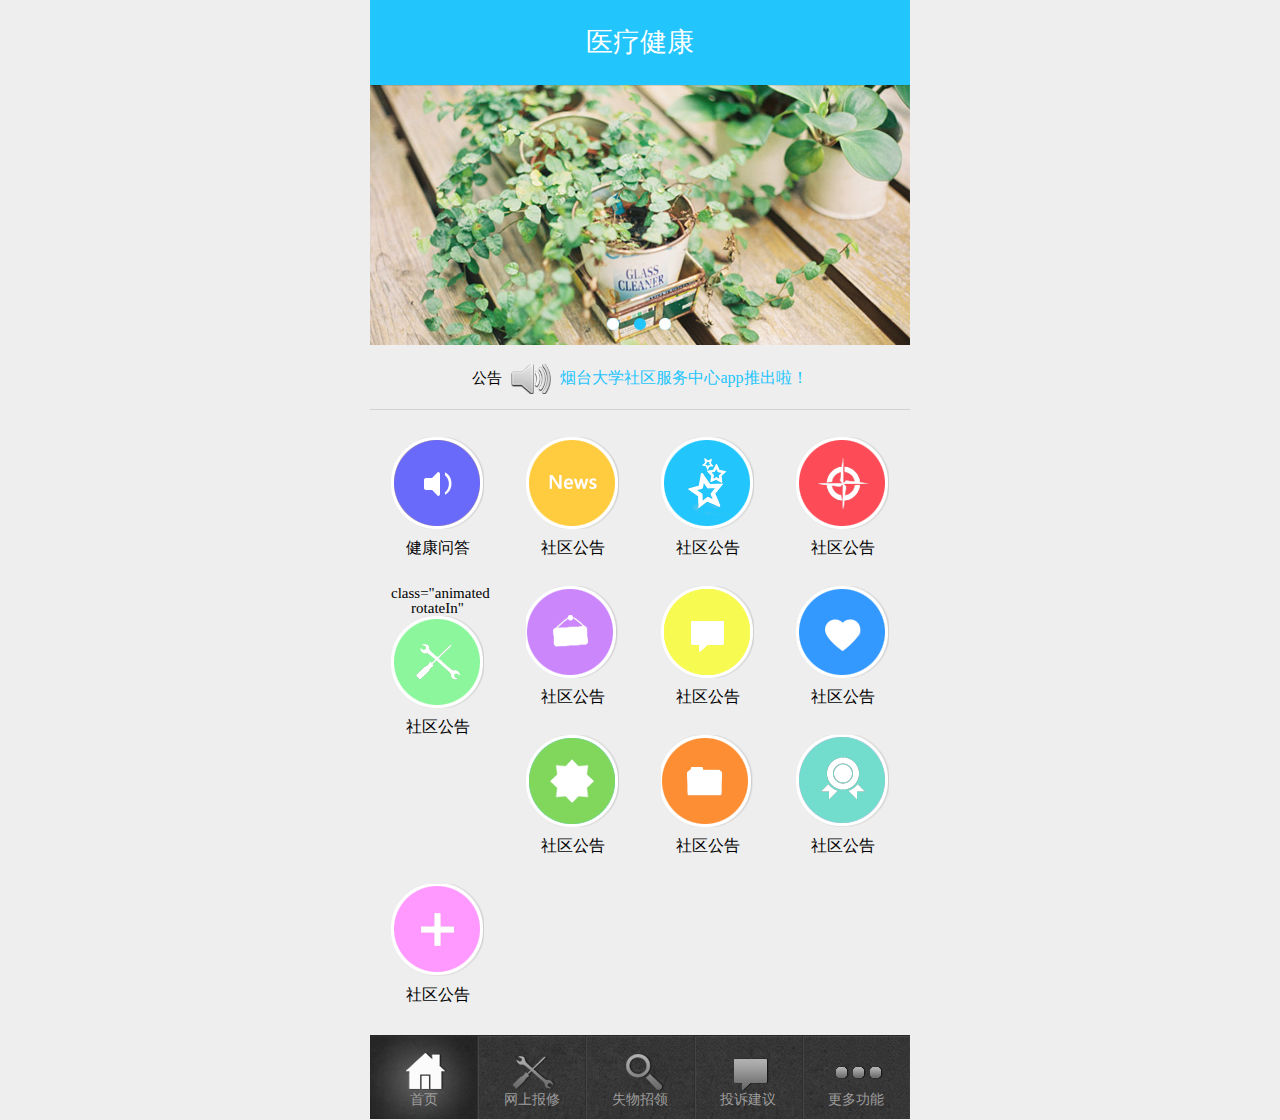
==== index.html @ 0b2b0a45 "移动端案例" ====
<!DOCTYPE html>
<html lang="en">

<head>
    <meta charset="UTF-8">
    <meta name="viewport" content="width=device-width, initial-scale=1.0,user-scalable=no">
    <meta http-equiv="X-UA-Compatible" content="ie=edge">
    <title>医疗健康</title>
    <link rel="stylesheet" href="./css/animate.css">
    <link rel="stylesheet" href="./css/reset.css">
    <link rel="stylesheet" href="./css/index.css">
</head>

<body>
    <div class="container">
        <div class="head animated bounceInDown">医疗健康</div>
        <div class="banner animated bounceInLeft">
            <img src="./images/banner.jpg" alt="" />
        </div>
        <div class="info animated bounceInRight">
            <span>公告</span>
            <img src="images/info.png" alt="">
            <a href="#">烟台大学社区服务中心app推出啦！</a>
        </div>
        <div class="content">
            <ul class="service-list">
                <li class="animated rotateIn">
                    <a href="wenda.html">
                    <img src="images/01.png" alt="">
                    <span>健康问答</span>
                    </a>
                </li>
                <li class="animated rotateIn">
                    <img src="images/02.png" alt="">
                    <span>社区公告</span>
                </li>
                <li class="animated rotateIn">
                    <img src="images/03.png" alt="">
                    <span>社区公告</span>
                </li>
                <li class="animated rotateIn">
                    <img src="images/04.png" alt="">
                    <span>社区公告</span>
                </li>
                <li class="animated rotateIn"> class="animated rotateIn"
                    <img src="images/05.png" alt="">
                    <span>社区公告</span>
                </li>
                <li class="animated rotateIn">
                    <img src="images/06.png" alt="">
                    <span>社区公告</span>
                </li>
                <li class="animated rotateIn">
                    <img src="images/07.png" alt="">
                    <span>社区公告</span>
                </li>
                <li class="animated rotateIn">
                    <img src="images/08.png" alt="">
                    <span>社区公告</span>
                </li>
                <li class="animated rotateIn">
                    <img src="images/09.png" alt="">
                    <span>社区公告</span>
                </li>
                <li class="animated rotateIn">
                    <img src="images/10.png" alt="">
                    <span>社区公告</span>
                </li>
                <li class="animated rotateIn">
                    <img src="images/11.png" alt="">
                    <span>社区公告</span>
                </li>
                <li class="animated rotateIn">
                    <img src="images/12.png" alt="">
                    <span>社区公告</span>
                </li>
            </ul>
        </div>
        <div class="footer">
            <ul>
                <li>
                    <span>首页</span>
                </li>
                <li class="second">
                    <span>网上报修</span>
                </li>
                <li class="third">
                    <span>失物招领</span>
                </li>
                <li class="forth">
                    <span>投诉建议</span>
                </li>
                <li class="fifth">
                    <span>更多功能</span>
                </li>
            </ul>
        </div>
    </div>
    <script src="./js/flexble.js"></script>
</body>

</html>
---- css/index.css ----
body {
     font-family: "Microsoft YaHei";
     background-color: #eee;
 }
 
 .container {
     width: 5.4rem;
     margin: 0 auto;
 }
 
 div.head {
     width: 100%;
     height: 0.85rem;
     line-height: 0.85rem;
     text-align: center;
     font-size: 0.27rem;
     color: #fff;
     background-color: #22c5fc;
 }
 
 .banner {
     width: 100%;
     height: 2.6rem;
 }
 
 .banner>img {
     display: block;
     width: 100%;
 }
 
 .info {
     width: 100%;
     height: 0.65rem;
     line-height: 0.65rem;
     text-align: center;
     font-size: 0.16rem;
     border-bottom: 0.01rem solid #d1d1d1;
 }
 
 .info>span {
     display: inline-block;
     font-family: "Microsoft YaHei";
     font-size: 0.15rem;
 }
 
 .info>img {
     display: inline-block;
     width: 0.4rem;
     height: .3rem;
     margin: 0 0.05rem;
     vertical-align: middle;
 }
 
 .info>a {
     display: inline-block;
     font-size: 0.16rem;
     color: #22c5fc;
 }
 
 .content {
     width: 5.4rem;
     height:100%;
     padding-top: 0.27rem;
     font-size: 0.15rem;
 }
 
 .service-list {
     width: 100%;
     overflow: hidden;
 }
 
 .service-list>li {
     float: left;
     width: 0.93rem;
     margin: 0 0.21rem 0.3rem 0.21rem;
     text-align: center;
 }
 
 .service-list>li span {
     display: inline-block;
     margin-top: 0.08rem;
     font-size: 0.16rem;
     color: black;
 }
 
 .footer {
     width: 100%;
     height: 0.87rem;
     font-size: 0rem;
     bottom: 0;
 }
 
 .footer>ul>li {
     float: left;
     width: 1.08rem;
     height: 0.87rem;
     font-size: 0rem;
     background: url(../images/footer_btn_02.png) no-repeat left center;
     background-size: contain;
     transition: border 0.5s ease;
     text-align: center;
 }
 
 .footer>ul>li:hover {
     border-bottom: 3px solid #22c5fc;
     cursor: pointer;
 }
 
 .footer>ul>li>span {
     display: inline-block;
     font-size: 0.14rem;
     color: #9e9d9d;
     margin-top: 0.6rem;
 }
 
 .footer>ul>li.second {
     background: url(../images/footer_btn_03.png) no-repeat left center;
     background-size: contain;
 }
 
 .footer>ul>li.third {
     background: url(../images/footer_btn_04.png) no-repeat left center;
     background-size: contain;
 }
 
 .footer>ul>li.forth {
     background: url(../images/footer_btn_05.png) no-repeat left center;
     background-size: contain;
 }
 
 .footer>ul>li.fifth {
     background: url(../images/footer_btn_06.png) no-repeat left center;
     background-size: contain;
 }
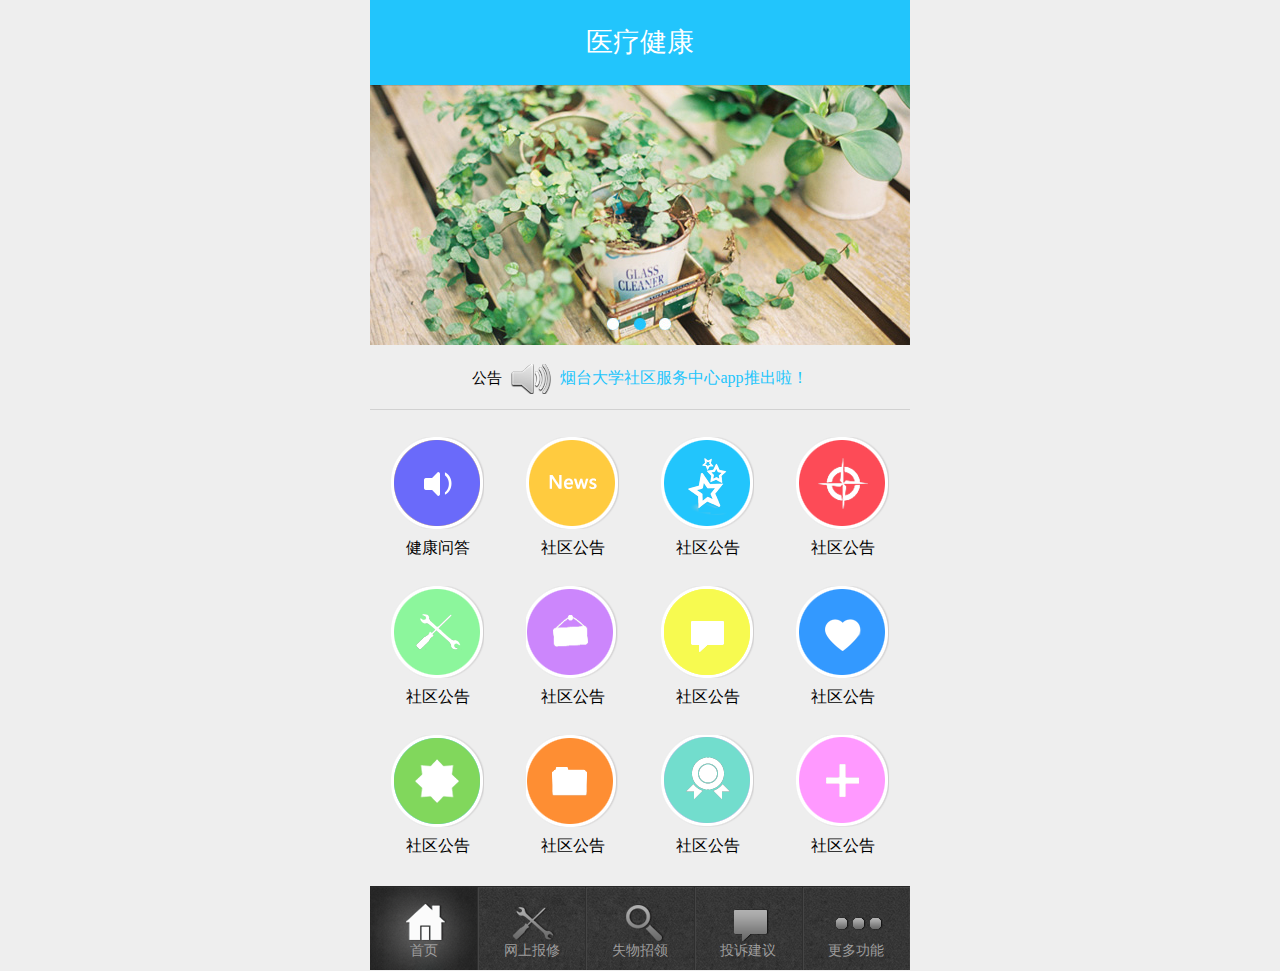
==== commit e5f36156: "Update index.html" ====
--- a/index.html
+++ b/index.html
@@ -42,7 +42,7 @@
                     <img src="images/04.png" alt="">
                     <span>社区公告</span>
                 </li>
-                <li class="animated rotateIn"> class="animated rotateIn"
+                <li class="animated rotateIn">
                     <img src="images/05.png" alt="">
                     <span>社区公告</span>
                 </li>
@@ -99,4 +99,4 @@
     <script src="./js/flexble.js"></script>
 </body>
 
-</html>+</html>
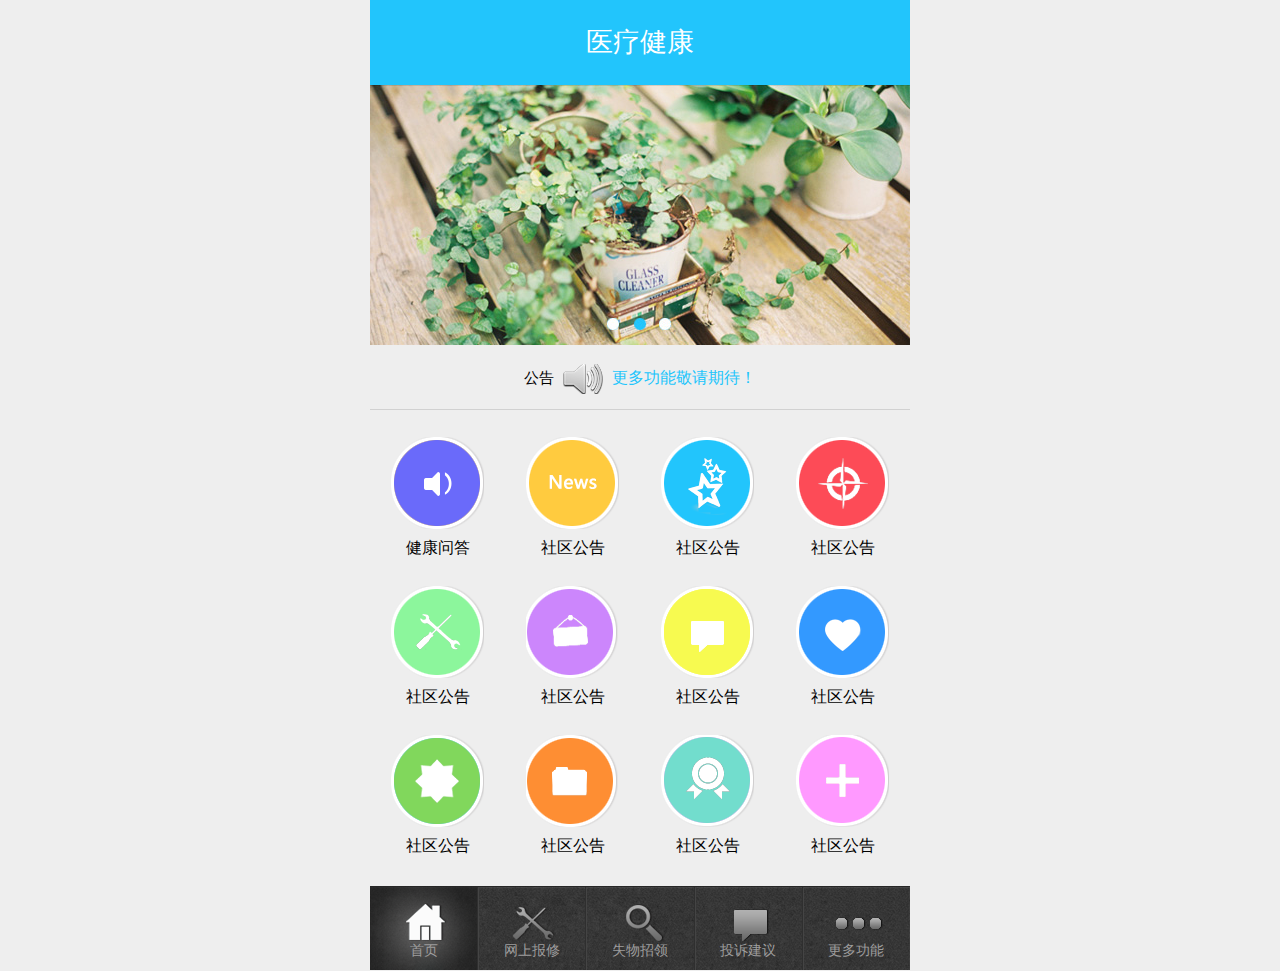
==== commit f1b4452b: "Update index.html" ====
--- a/index.html
+++ b/index.html
@@ -20,7 +20,7 @@
         <div class="info animated bounceInRight">
             <span>公告</span>
             <img src="images/info.png" alt="">
-            <a href="#">烟台大学社区服务中心app推出啦！</a>
+            <a href="#">更多功能敬请期待！</a>
         </div>
         <div class="content">
             <ul class="service-list">
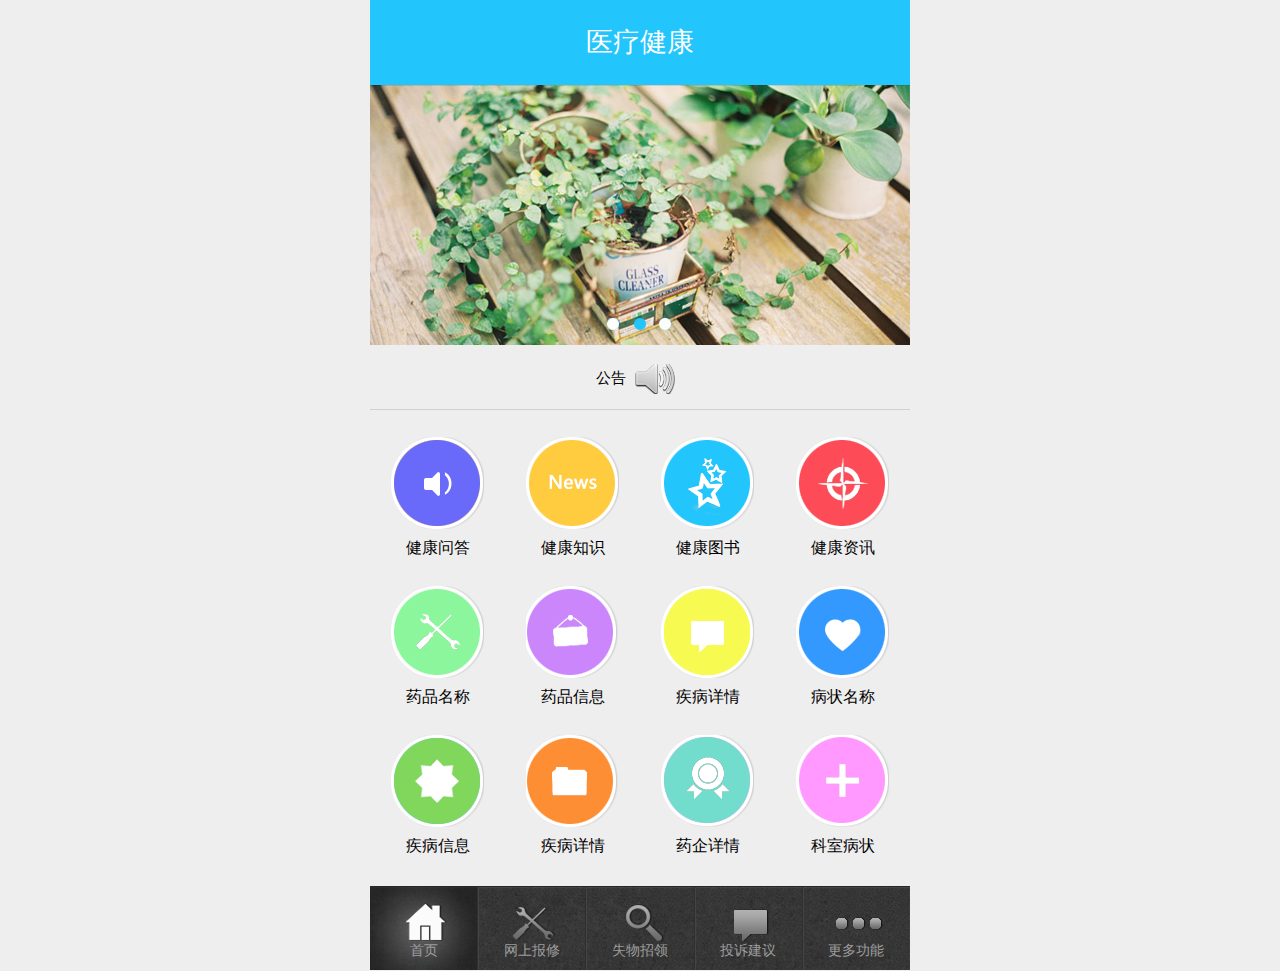
==== commit 9fc6d3f3: "移动端demo" ====
--- a/index.html
+++ b/index.html
@@ -20,7 +20,7 @@
         <div class="info animated bounceInRight">
             <span>公告</span>
             <img src="images/info.png" alt="">
-            <a href="#">更多功能敬请期待！</a>
+            <a href="#"></a>
         </div>
         <div class="content">
             <ul class="service-list">
@@ -32,47 +32,47 @@
                 </li>
                 <li class="animated rotateIn">
                     <img src="images/02.png" alt="">
-                    <span>社区公告</span>
+                    <span>健康知识</span>
                 </li>
                 <li class="animated rotateIn">
                     <img src="images/03.png" alt="">
-                    <span>社区公告</span>
+                    <span>健康图书</span>
                 </li>
                 <li class="animated rotateIn">
                     <img src="images/04.png" alt="">
-                    <span>社区公告</span>
+                    <span>健康资讯</span>
                 </li>
                 <li class="animated rotateIn">
                     <img src="images/05.png" alt="">
-                    <span>社区公告</span>
+                    <span>药品名称</span>
                 </li>
                 <li class="animated rotateIn">
                     <img src="images/06.png" alt="">
-                    <span>社区公告</span>
+                    <span>药品信息</span>
                 </li>
                 <li class="animated rotateIn">
                     <img src="images/07.png" alt="">
-                    <span>社区公告</span>
+                    <span>疾病详情</span>
                 </li>
                 <li class="animated rotateIn">
                     <img src="images/08.png" alt="">
-                    <span>社区公告</span>
+                    <span>病状名称</span>
                 </li>
                 <li class="animated rotateIn">
                     <img src="images/09.png" alt="">
-                    <span>社区公告</span>
+                    <span>疾病信息</span>
                 </li>
                 <li class="animated rotateIn">
                     <img src="images/10.png" alt="">
-                    <span>社区公告</span>
+                    <span>疾病详情</span>
                 </li>
                 <li class="animated rotateIn">
                     <img src="images/11.png" alt="">
-                    <span>社区公告</span>
+                    <span>药企详情</span>
                 </li>
                 <li class="animated rotateIn">
                     <img src="images/12.png" alt="">
-                    <span>社区公告</span>
+                    <span>科室病状</span>
                 </li>
             </ul>
         </div>
@@ -99,4 +99,4 @@
     <script src="./js/flexble.js"></script>
 </body>
 
-</html>
+</html>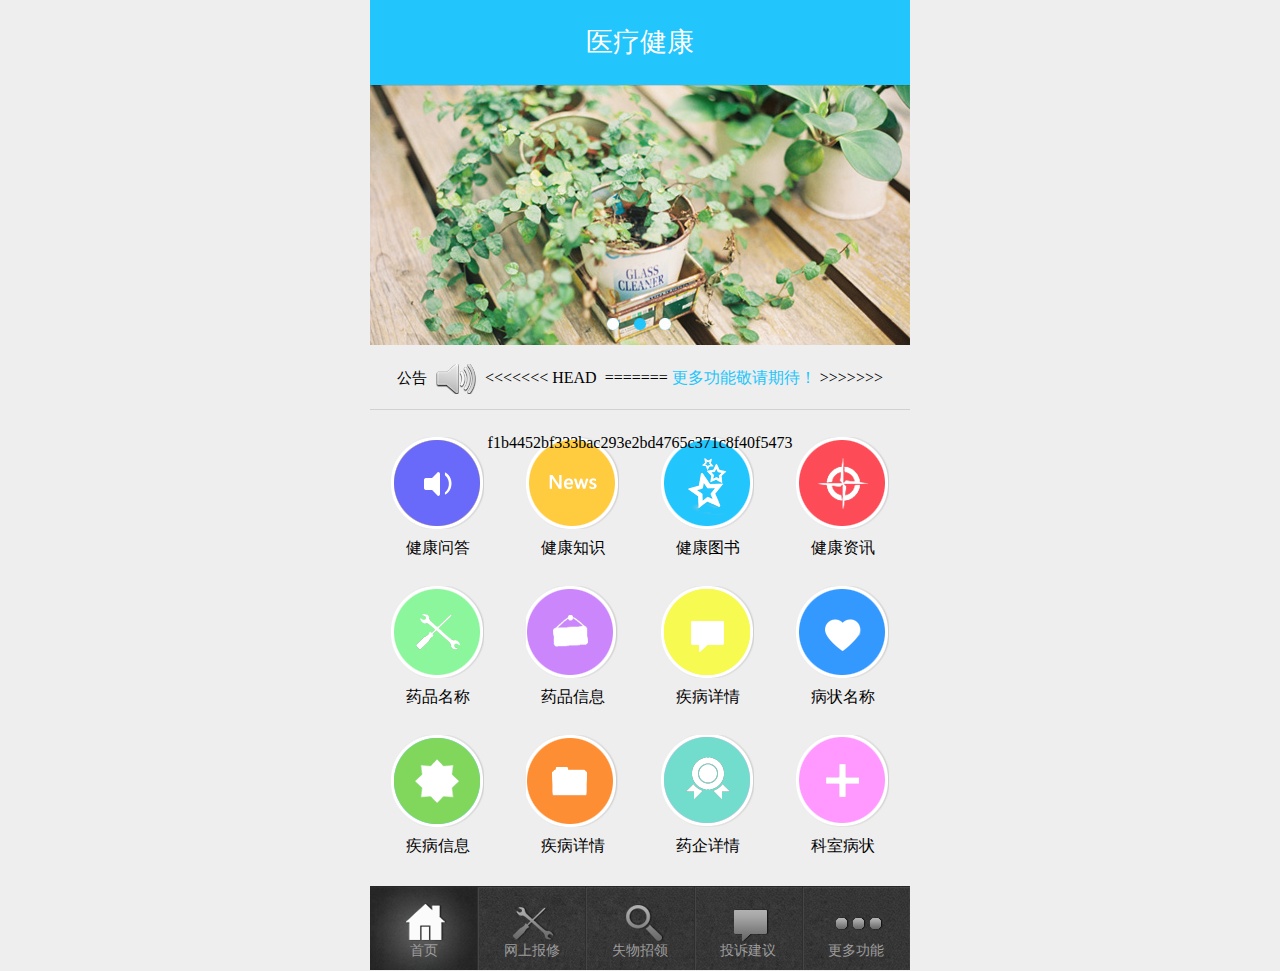
==== commit d2b9432c: "移动端demo" ====
--- a/index.html
+++ b/index.html
@@ -20,7 +20,11 @@
         <div class="info animated bounceInRight">
             <span>公告</span>
             <img src="images/info.png" alt="">
+<<<<<<< HEAD
             <a href="#"></a>
+=======
+            <a href="#">更多功能敬请期待！</a>
+>>>>>>> f1b4452bf333bac293e2bd4765c371c8f40f5473
         </div>
         <div class="content">
             <ul class="service-list">
@@ -99,4 +103,4 @@
     <script src="./js/flexble.js"></script>
 </body>
 
-</html>+</html>
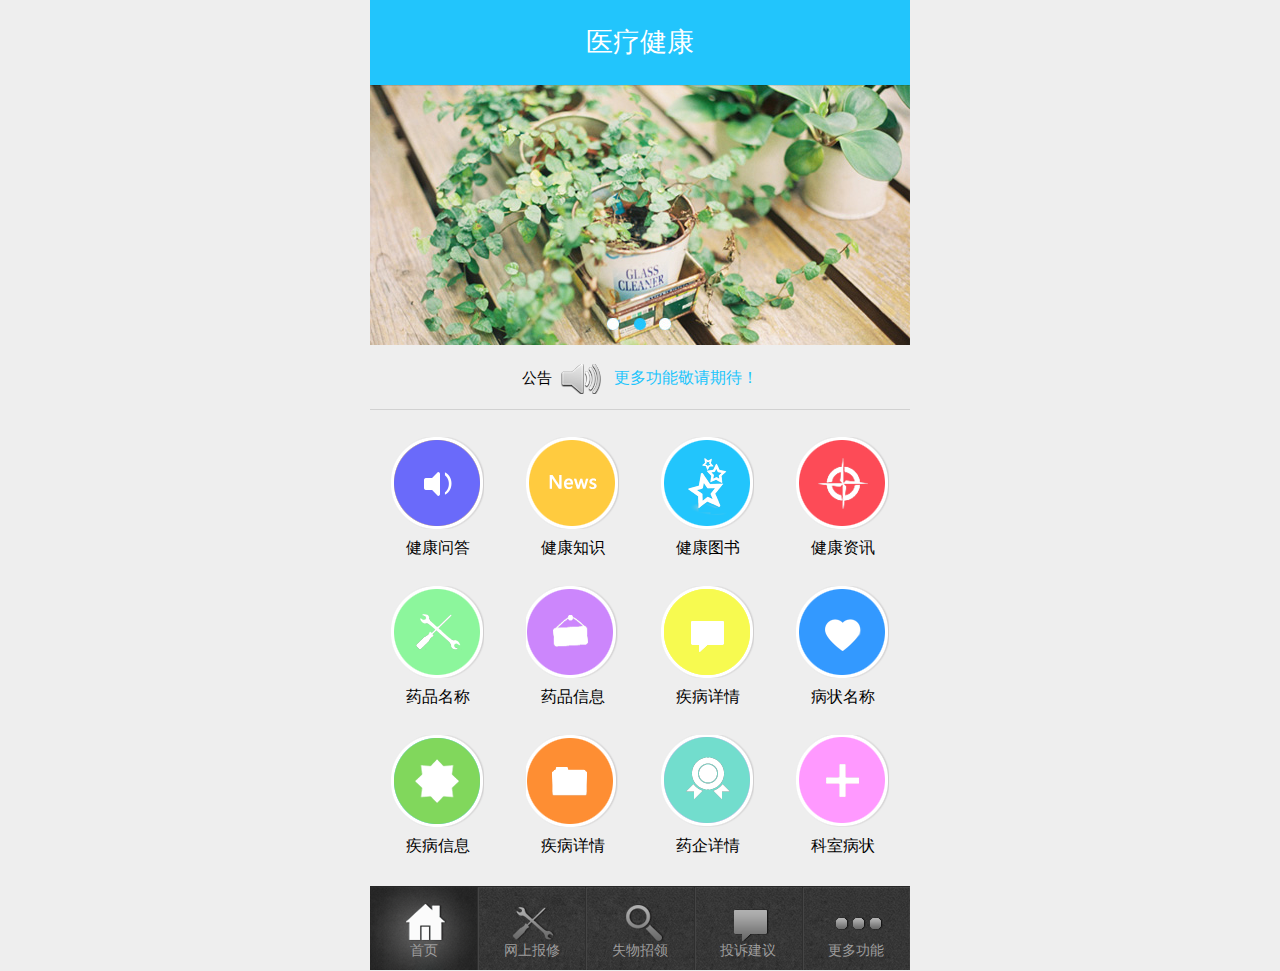
==== commit b11de4d1: "Update index.html" ====
--- a/index.html
+++ b/index.html
@@ -20,11 +20,8 @@
         <div class="info animated bounceInRight">
             <span>公告</span>
             <img src="images/info.png" alt="">
-<<<<<<< HEAD
             <a href="#"></a>
-=======
             <a href="#">更多功能敬请期待！</a>
->>>>>>> f1b4452bf333bac293e2bd4765c371c8f40f5473
         </div>
         <div class="content">
             <ul class="service-list">
